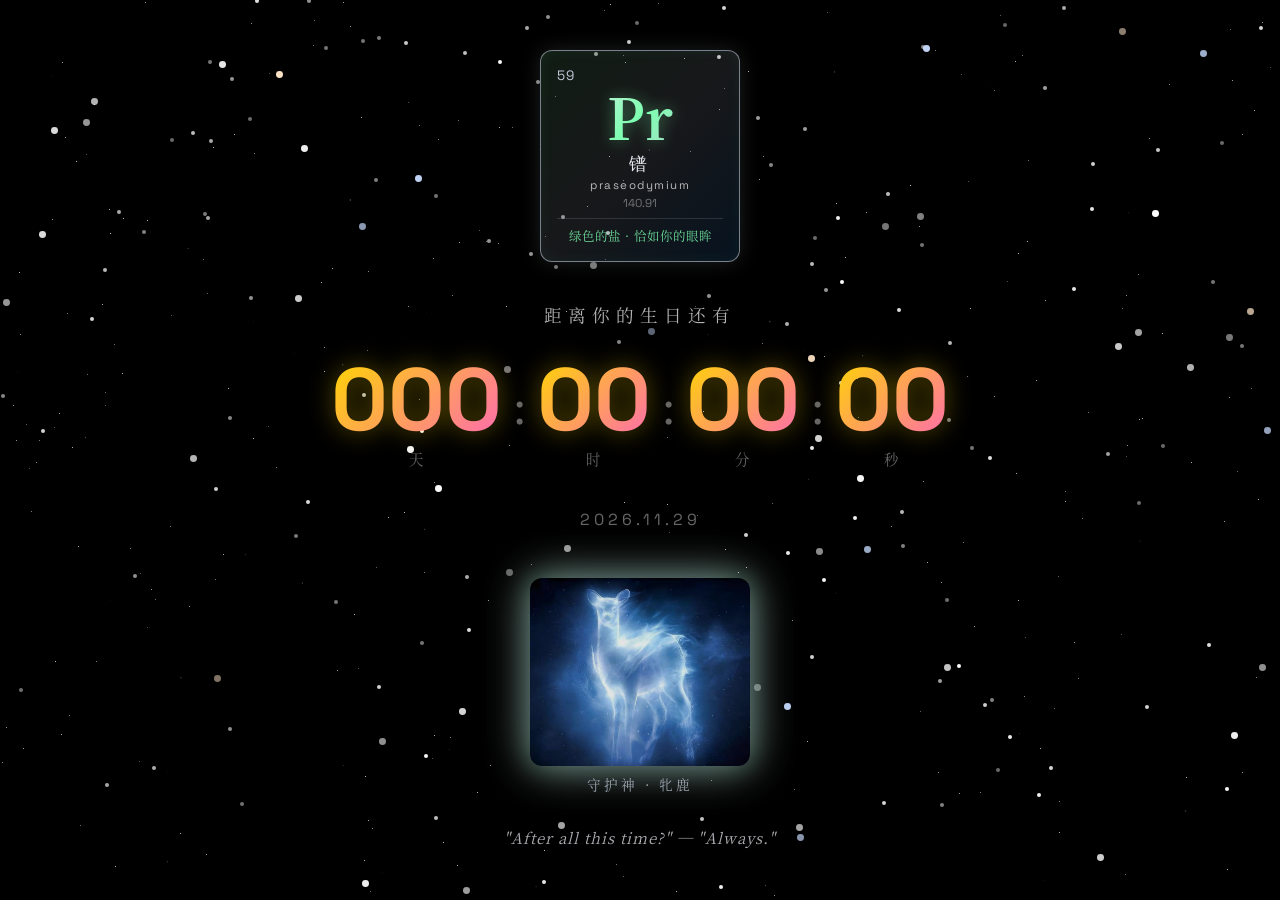
==== index.html @ 6d095cfe "移动" ====
<!DOCTYPE html>
<html lang="zh-CN">
<head>
    <meta charset="UTF-8">
    <meta name="viewport" content="width=device-width, initial-scale=1.0, maximum-scale=1.0, user-scalable=no">
    <meta name="theme-color" content="#020d1a">
    <title>For You · 2026.11.29</title>
    <link rel="stylesheet" href="css/style.css">
</head>
<body>
    <!-- 双 Canvas 分层 -->
    <canvas id="canvas-bg" aria-hidden="true"></canvas>
    <canvas id="canvas-fx" aria-hidden="true"></canvas>

    <!-- 星空层（由 stars.js 注入 box-shadow） -->
    <div class="stars-layer" aria-hidden="true">
        <div class="stars-small"></div>
        <div class="stars-medium"></div>
        <div class="stars-large"></div>
    </div>

    <!-- 星云亮度覆盖层（Phase 2 提亮用） -->
    <div class="nebula-overlay" aria-hidden="true"></div>

    <!-- ============ Phase 1: 倒计时 ============ -->
    <div id="phase-countdown" class="phase active" role="region" aria-label="生日倒计时">
        <div class="countdown-container">
            <!-- Pr 镨 元素卡片（周期表风格） -->
            <div class="element-card" aria-label="元素 镨 praseodymium">
                <div class="element-number">59</div>
                <div class="element-symbol">Pr</div>
                <div class="element-cn">镨</div>
                <div class="element-en">praseodymium</div>
                <div class="element-weight">140.91</div>
                <div class="element-hint">绿色的盐 · 恰如你的眼眸</div>
            </div>

            <p class="countdown-label">距离你的生日还有</p>
            <div class="countdown-timer">
                <div class="time-block">
                    <span id="cd-days" class="time-number">000</span>
                    <span class="time-unit">天</span>
                </div>
                <div class="time-separator">:</div>
                <div class="time-block">
                    <span id="cd-hours" class="time-number">00</span>
                    <span class="time-unit">时</span>
                </div>
                <div class="time-separator">:</div>
                <div class="time-block">
                    <span id="cd-minutes" class="time-number">00</span>
                    <span class="time-unit">分</span>
                </div>
                <div class="time-separator">:</div>
                <div class="time-block">
                    <span id="cd-seconds" class="time-number">00</span>
                    <span class="time-unit">秒</span>
                </div>
            </div>
            <p class="countdown-date">2026.11.29</p>

            <!-- 银色牝鹿守护神（斯内普的守护神） -->
            <div class="patronus-wrap" aria-hidden="true">
                <img class="patronus-doe" src="assets/patronus-doe.jpeg" alt="银色牝鹿守护神">
                <p class="patronus-label">守护神 · 牝鹿</p>
            </div>

            <p class="snape-quote">"After all this time?" &mdash; "Always."</p>
        </div>
    </div>

    <!-- ============ Phase 2: 揭晓过渡 ============ -->
    <div id="phase-reveal" class="phase" role="region" aria-label="生日揭晓">
        <div class="reveal-content">
            <h1 class="reveal-title-en">Happy Birthday</h1>
            <h2 class="reveal-title-cn">生日快乐</h2>
            <p class="reveal-always">Always.</p>
        </div>
    </div>

    <!-- ============ Phase 3: 庆祝页面 ============ -->
    <div id="phase-celebration" class="phase" role="region" aria-label="生日祝福">
        <header class="celebration-header">
            <div class="element-card element-card-small">
                <div class="element-number">59</div>
                <div class="element-symbol">Pr</div>
                <div class="element-cn">镨</div>
                <div class="element-en">praseodymium</div>
            </div>
            <h1 class="celeb-title-en">Happy Birthday</h1>
            <h2 class="celeb-title-cn">生日快乐</h2>
        </header>

        <section class="blessings-container">
            <div class="glass-card">
                <p class="blessing-text">
                    在这个宇宙里，有无数颗星星在闪烁，但在我眼中，最亮的那一颗，始终是你。今天是属于你的日子，我想把整片星空都送给你。
                </p>
                <p class="blessing-text">
                    谢谢你出现在我的世界里，让平凡的每一天都变得闪闪发光。愿你被这个世界温柔以待，愿你眼里有光，心中有爱，笑容永远灿烂。不管未来有多远，我都想陪你一起走过。
                </p>
                <p class="blessing-text">
                    生日快乐，我最特别的那颗星。新的一岁，愿你万事胜意，平安喜乐，每一天都值得期待。我会一直在你身边。
                </p>
                <p class="blessing-always">Always.</p>
            </div>
        </section>

        <footer class="celebration-footer">
            <p class="footer-hint">点击屏幕任意位置放烟花</p>
            <button class="firework-btn" id="btn-firework-all">满屏烟花</button>
            <p class="footer-date">2026.11.29</p>
        </footer>
    </div>

    <!-- 脚本（顺序加载） -->
    <script src="js/stars.js"></script>
    <script src="js/particles.js"></script>
    <script src="js/canvas.js"></script>
    <script src="js/transition.js"></script>
    <script src="js/main.js"></script>
</body>
</html>
---- css/style.css ----
/* ====================================================
   星空主题生日网站 - 完整样式
   融合 Pr 镨元素 + 斯内普守护神 + 星空梦幻
   ==================================================== */

/* === 重置 === */
*, *::before, *::after {
    margin: 0;
    padding: 0;
    box-sizing: border-box;
}

html, body {
    width: 100%;
    height: 100%;
    overflow: hidden;
    background: #000;
}

/* === 字体（本地 woff2，回退系统字体） === */
@font-face {
    font-family: 'Space Grotesk';
    src: url('../fonts/SpaceGrotesk-Regular.woff2') format('woff2');
    font-weight: 400;
    font-display: swap;
}

@font-face {
    font-family: 'Space Grotesk';
    src: url('../fonts/SpaceGrotesk-Bold.woff2') format('woff2');
    font-weight: 700;
    font-display: swap;
}

@font-face {
    font-family: 'Noto Serif SC';
    src: url('../fonts/NotoSerifSC-Regular.woff2') format('woff2');
    font-weight: 400;
    font-display: swap;
}

@font-face {
    font-family: 'Noto Serif SC';
    src: url('../fonts/NotoSerifSC-Bold.woff2') format('woff2');
    font-weight: 700;
    font-display: swap;
}

/* === 设计令牌 === */
:root {
    /* 背景色 */
    --bg-deep:        #020d1a;
    --bg-mid:         #0a1a2c;
    --bg-black:       #000000;

    /* 星云色 */
    --nebula-purple:  rgba(100, 50, 255, 0.20);
    --nebula-pink:    rgba(255, 100, 200, 0.10);
    --nebula-blue:    rgba(0, 150, 255, 0.12);

    /* 强调色 */
    --accent-gold:    #ffd700;
    --accent-rose:    #ff69b4;
    --accent-sky:     #87ceeb;

    /* 斯内普 / 镨主题色：银 + 绿 */
    --silver:         #c0c8d8;
    --silver-light:   #e8e8f0;
    --silver-glow:    rgba(192, 200, 216, 0.6);
    --pr-green:       #5a9a6a;
    --pr-green-bright:#7dffb0;
    --pr-green-glow:  rgba(125, 255, 176, 0.4);
    --slytherin:      #1a472a;

    /* 文字色 */
    --text-primary:   rgba(255, 255, 255, 0.95);
    --text-secondary: rgba(255, 255, 255, 0.70);
    --text-muted:     rgba(255, 255, 255, 0.40);

    /* 字体 */
    --font-display:   'Noto Serif SC', 'PingFang SC', 'Microsoft YaHei', serif;
    --font-body-cn:   'Noto Serif SC', 'PingFang SC', 'Microsoft YaHei', serif;
    --font-number:    'Space Grotesk', 'Segoe UI', system-ui, sans-serif;

    /* Glassmorphism */
    --glass-bg:       rgba(255, 255, 255, 0.08);
    --glass-border:   rgba(255, 255, 255, 0.15);
    --glass-blur:     12px;
    --glass-radius:   16px;

    /* 倒计时数字大小 */
    --countdown-size: clamp(2.5rem, 10vw, 5.5rem);
}

/* === 星空背景（多层径向渐变） === */
body::before {
    content: '';
    position: fixed;
    inset: 0;
    z-index: 0;
    background:
        radial-gradient(ellipse at 20% 50%, var(--nebula-purple) 0%, transparent 50%),
        radial-gradient(ellipse at 80% 20%, var(--nebula-pink) 0%, transparent 40%),
        radial-gradient(ellipse at 50% 80%, var(--nebula-blue) 0%, transparent 45%),
        linear-gradient(to bottom, var(--bg-deep) 0%, var(--bg-mid) 50%, var(--bg-black) 100%);
    pointer-events: none;
}

/* === Canvas 层 === */
#canvas-bg, #canvas-fx {
    position: fixed;
    inset: 0;
    width: 100%;
    height: 100%;
    pointer-events: none;
}

#canvas-bg { z-index: 1; }
#canvas-fx { z-index: 2; }

/* === 星星层 === */
.stars-layer {
    position: fixed;
    inset: 0;
    z-index: 1;
    pointer-events: none;
    overflow: hidden;
}

.stars-small, .stars-medium, .stars-large {
    position: absolute;
    width: 1px;
    height: 1px;
    border-radius: 50%;
    background: transparent;
    /* box-shadow 由 stars.js 注入 */
}

@keyframes twinkle {
    0%, 100% { opacity: 0.3; }
    50%      { opacity: 1; }
}

.stars-small  { animation: twinkle 4s ease-in-out infinite; }
.stars-medium { animation: twinkle 3s ease-in-out infinite; animation-delay: -1.5s; }
.stars-large  { animation: twinkle 2.5s ease-in-out infinite; animation-delay: -0.8s; }

/* Phase 2 加速闪烁 */
.twinkle-fast .stars-small  { animation-duration: 0.8s; }
.twinkle-fast .stars-medium { animation-duration: 0.6s; }
.twinkle-fast .stars-large  { animation-duration: 0.5s; }

/* === 星云覆盖层（Phase 2 提亮） === */
.nebula-overlay {
    position: fixed;
    inset: 0;
    z-index: 1;
    pointer-events: none;
    opacity: 0;
    background:
        radial-gradient(ellipse at 50% 50%, var(--nebula-purple) 0%, transparent 60%),
        radial-gradient(ellipse at 30% 70%, var(--pr-green-glow) 0%, transparent 40%);
    transition: opacity 1.5s ease;
}

.nebula-overlay.brighten { opacity: 0.8; }

/* === Phase 容器通用 === */
.phase {
    position: fixed;
    inset: 0;
    z-index: 3;
    display: flex;
    flex-direction: column;
    align-items: center;
    justify-content: center;
    padding: clamp(1rem, 4vw, 2rem);
    opacity: 0;
    visibility: hidden;
    transition: opacity 0.6s ease, transform 0.6s ease;
    overflow-y: auto;
    -webkit-overflow-scrolling: touch;
}

.phase.active {
    opacity: 1;
    visibility: visible;
}

.phase.fade-out {
    opacity: 0;
    transform: scale(0.8);
    visibility: hidden;
}

/* ====================================================
   Pr 镨 元素卡片（周期表风格）
   ==================================================== */
.element-card {
    position: relative;
    width: clamp(140px, 38vw, 200px);
    background: linear-gradient(135deg,
        rgba(90, 154, 106, 0.18) 0%,
        rgba(192, 200, 216, 0.12) 50%,
        rgba(10, 26, 44, 0.7) 100%);
    border: 1.5px solid var(--silver-glow);
    border-radius: 12px;
    padding: clamp(10px, 2.5vw, 16px);
    margin-bottom: clamp(1.5rem, 4vw, 2.5rem);
    text-align: center;
    backdrop-filter: blur(8px);
    -webkit-backdrop-filter: blur(8px);
    box-shadow:
        0 0 20px rgba(192, 200, 216, 0.15),
        inset 0 0 15px rgba(125, 255, 176, 0.05);
    animation: element-breathe 4s ease-in-out infinite;
}

@keyframes element-breathe {
    0%, 100% {
        box-shadow: 0 0 20px rgba(192, 200, 216, 0.15), inset 0 0 15px rgba(125, 255, 176, 0.05);
    }
    50% {
        box-shadow: 0 0 35px rgba(125, 255, 176, 0.3), inset 0 0 20px rgba(125, 255, 176, 0.1);
    }
}

.element-card .element-number {
    font-family: var(--font-number);
    font-size: clamp(0.7rem, 2vw, 0.85rem);
    color: var(--silver);
    text-align: left;
    letter-spacing: 1px;
}

.element-card .element-symbol {
    font-family: var(--font-display);
    font-size: clamp(2.5rem, 9vw, 3.5rem);
    font-weight: 700;
    line-height: 1.1;
    background: linear-gradient(135deg, var(--silver-light), var(--pr-green-bright), var(--silver));
    -webkit-background-clip: text;
    -webkit-text-fill-color: transparent;
    background-clip: text;
    filter: drop-shadow(0 0 8px var(--pr-green-glow));
    margin: 2px 0;
}

.element-card .element-cn {
    font-family: var(--font-body-cn);
    font-size: clamp(0.95rem, 3vw, 1.15rem);
    color: var(--silver-light);
    letter-spacing: 4px;
}

.element-card .element-en {
    font-family: var(--font-number);
    font-size: clamp(0.6rem, 1.8vw, 0.72rem);
    color: var(--text-secondary);
    text-transform: lowercase;
    letter-spacing: 1.5px;
    margin-top: 2px;
}

.element-card .element-weight {
    font-family: var(--font-number);
    font-size: clamp(0.6rem, 1.8vw, 0.72rem);
    color: var(--text-muted);
    margin-top: 4px;
}

.element-card .element-hint {
    font-family: var(--font-body-cn);
    font-size: clamp(0.65rem, 2vw, 0.78rem);
    color: var(--pr-green-bright);
    margin-top: 8px;
    padding-top: 8px;
    border-top: 1px solid rgba(192, 200, 216, 0.2);
    letter-spacing: 1px;
    opacity: 0.85;
}

/* Phase 3 中的小卡片 */
.element-card-small {
    width: clamp(100px, 26vw, 130px);
    margin-bottom: 1rem;
    padding: 10px;
}

.element-card-small .element-symbol {
    font-size: clamp(1.8rem, 6vw, 2.4rem);
}

.element-card-small .element-hint {
    display: none;
}

/* ====================================================
   Phase 1: 倒计时
   ==================================================== */
.countdown-container {
    display: flex;
    flex-direction: column;
    align-items: center;
    width: 100%;
    max-width: 600px;
}

.countdown-label {
    font-family: var(--font-body-cn);
    font-size: clamp(0.875rem, 3vw, 1.1rem);
    color: var(--text-secondary);
    letter-spacing: 6px;
    margin-bottom: clamp(1rem, 3vw, 1.8rem);
    text-align: center;
}

.countdown-timer {
    display: flex;
    align-items: flex-start;
    justify-content: center;
    gap: clamp(4px, 1.5vw, 12px);
    flex-wrap: nowrap;
}

.time-block {
    display: flex;
    flex-direction: column;
    align-items: center;
    min-width: clamp(48px, 16vw, 90px);
}

.time-number {
    font-family: var(--font-number);
    font-size: var(--countdown-size);
    font-weight: 700;
    line-height: 1;
    background: linear-gradient(135deg, var(--accent-gold) 0%, var(--accent-rose) 50%, var(--accent-sky) 100%);
    background-size: 200% 200%;
    -webkit-background-clip: text;
    -webkit-text-fill-color: transparent;
    background-clip: text;
    animation: gradient-flow 4s ease infinite;
    filter: drop-shadow(0 0 12px rgba(255, 215, 0, 0.4));
}

@keyframes gradient-flow {
    0%   { background-position: 0% 50%; }
    50%  { background-position: 100% 50%; }
    100% { background-position: 0% 50%; }
}

.time-unit {
    font-family: var(--font-body-cn);
    font-size: clamp(0.7rem, 2.2vw, 0.9rem);
    color: var(--text-muted);
    margin-top: 4px;
    letter-spacing: 2px;
}

.time-separator {
    font-family: var(--font-number);
    font-size: clamp(1.5rem, 5vw, 2.8rem);
    font-weight: 300;
    color: var(--text-muted);
    line-height: 1;
    align-self: center;
    margin-top: clamp(-6px, -1vw, -2px);
}

.countdown-date {
    font-family: var(--font-number);
    font-size: clamp(0.8rem, 2.5vw, 1rem);
    color: var(--text-muted);
    letter-spacing: 4px;
    margin-top: clamp(1.5rem, 4vw, 2.5rem);
}

/* ====================================================
   银色牝鹿守护神（斯内普的守护神）
   ==================================================== */
.patronus-wrap {
    margin-top: clamp(2rem, 6vw, 3rem);
    display: flex;
    flex-direction: column;
    align-items: center;
    opacity: 1;
}

.patronus-doe {
    width: clamp(140px, 36vw, 220px);
    height: auto;
    border-radius: 12px;
    filter: brightness(0.9) drop-shadow(0 0 22px var(--silver-glow)) drop-shadow(0 0 12px rgba(125, 255, 176, 0.3));
    animation: patronus-float 6s ease-in-out infinite;
    /* 让图片融入深色背景 */
    mix-blend-mode: screen;
    opacity: 1;
}

@keyframes patronus-float {
    0%, 100% { transform: translateY(0) scale(1); opacity: 0.95; }
    50%      { transform: translateY(-8px) scale(1.03); opacity: 1; }
}

.patronus-label {
    font-family: var(--font-body-cn);
    font-size: clamp(0.7rem, 2vw, 0.85rem);
    color: var(--silver);
    letter-spacing: 3px;
    margin-top: 8px;
    opacity: 0.8;
}

/* === 斯内普名言 === */
.snape-quote {
    font-family: var(--font-display);
    font-size: clamp(0.75rem, 2.4vw, 0.95rem);
    color: var(--silver-light);
    font-style: italic;
    margin-top: clamp(1.5rem, 4vw, 2rem);
    text-align: center;
    letter-spacing: 1px;
    opacity: 0.75;
    line-height: 1.6;
}

/* ====================================================
   Phase 2: 揭晓过渡
   ==================================================== */
.reveal-content {
    text-align: center;
}

.reveal-title-en {
    font-family: var(--font-display);
    font-size: clamp(2.2rem, 9vw, 5rem);
    font-weight: 700;
    color: var(--accent-gold);
    opacity: 0;
    transform: translateY(30px);
    text-shadow:
        0 0 20px var(--accent-gold),
        0 0 40px rgba(255, 215, 0, 0.5),
        0 0 60px rgba(255, 215, 0, 0.3);
    letter-spacing: 2px;
}

.reveal-title-en.animate-in {
    animation: title-rise 0.8s ease-out forwards;
}

.reveal-title-cn {
    font-family: var(--font-body-cn);
    font-size: clamp(1.6rem, 7vw, 3.5rem);
    font-weight: 400;
    color: var(--accent-rose);
    margin-top: 12px;
    opacity: 0;
    transform: translateY(20px);
    text-shadow:
        0 0 15px var(--accent-rose),
        0 0 30px rgba(255, 105, 180, 0.4);
    letter-spacing: 8px;
}

.reveal-title-cn.animate-in {
    animation: title-rise 0.6s ease-out 0.2s forwards;
}

.reveal-always {
    font-family: var(--font-display);
    font-style: italic;
    font-size: clamp(1rem, 4vw, 1.5rem);
    color: var(--silver-light);
    margin-top: 24px;
    opacity: 0;
    letter-spacing: 3px;
    text-shadow: 0 0 20px var(--silver-glow);
}

.reveal-always.animate-in {
    animation: title-rise 1s ease-out 0.5s forwards;
}

@keyframes title-rise {
    to {
        opacity: 1;
        transform: translateY(0);
    }
}

/* ====================================================
   Phase 3: 庆祝页面
   ==================================================== */
#phase-celebration {
    justify-content: flex-start;
    padding-top: clamp(2rem, 6vh, 3rem);
}

.celebration-header {
    text-align: center;
    margin-bottom: clamp(1.5rem, 4vh, 2.5rem);
}

.celeb-title-en {
    font-family: var(--font-display);
    font-size: clamp(1.8rem, 7vw, 3.5rem);
    font-weight: 700;
    color: var(--accent-gold);
    text-shadow:
        0 0 15px var(--accent-gold),
        0 0 30px rgba(255, 215, 0, 0.4);
    letter-spacing: 2px;
}

.celeb-title-cn {
    font-family: var(--font-body-cn);
    font-size: clamp(1.3rem, 5vw, 2.4rem);
    font-weight: 400;
    color: var(--accent-rose);
    margin-top: 8px;
    text-shadow: 0 0 12px var(--accent-rose);
    letter-spacing: 6px;
}

/* === Glassmorphism 祝福卡片 === */
.blessings-container {
    width: 100%;
    max-width: 480px;
    margin: 0 auto;
}

.glass-card {
    background: var(--glass-bg);
    backdrop-filter: blur(var(--glass-blur));
    -webkit-backdrop-filter: blur(var(--glass-blur));
    border: 1px solid var(--glass-border);
    border-radius: var(--glass-radius);
    padding: clamp(1.2rem, 4vw, 1.8rem);
    max-height: 45vh;
    overflow-y: auto;
    -webkit-overflow-scrolling: touch;
    box-shadow: 0 8px 32px rgba(0, 0, 0, 0.3);
}

@supports not (backdrop-filter: blur(1px)) {
    .glass-card {
        background: rgba(10, 26, 44, 0.85);
    }
}

.blessing-text {
    font-family: var(--font-body-cn);
    font-size: clamp(0.95rem, 3.2vw, 1.1rem);
    line-height: 2;
    color: var(--text-secondary);
    margin-bottom: 1rem;
    opacity: 0;
    animation: fade-in-up 0.8s ease forwards;
}

.blessing-text:nth-child(1) { animation-delay: 0.3s; }
.blessing-text:nth-child(2) { animation-delay: 0.9s; }
.blessing-text:nth-child(3) { animation-delay: 1.5s; }

.blessing-text:last-of-type {
    margin-bottom: 0;
}

@keyframes fade-in-up {
    from {
        opacity: 0;
        transform: translateY(15px);
    }
    to {
        opacity: 1;
        transform: translateY(0);
    }
}

.blessing-always {
    font-family: var(--font-display);
    font-style: italic;
    font-size: clamp(1.2rem, 4vw, 1.6rem);
    color: var(--silver-light);
    text-align: center;
    margin-top: 1.2rem;
    padding-top: 1.2rem;
    border-top: 1px solid rgba(192, 200, 216, 0.2);
    letter-spacing: 4px;
    text-shadow: 0 0 15px var(--silver-glow);
    opacity: 0;
    animation: fade-in-up 0.8s ease 2.1s forwards;
}

/* === 底部 === */
.celebration-footer {
    text-align: center;
    margin-top: auto;
    padding-top: clamp(1.5rem, 4vh, 2rem);
    padding-bottom: clamp(1rem, 3vh, 1.5rem);
}

.footer-hint {
    font-family: var(--font-body-cn);
    font-size: clamp(0.7rem, 2.2vw, 0.85rem);
    color: var(--text-muted);
    margin-bottom: 12px;
    letter-spacing: 2px;
}

.firework-btn {
    font-family: var(--font-body-cn);
    font-size: clamp(0.85rem, 2.8vw, 1rem);
    color: var(--accent-gold);
    background: rgba(255, 215, 0, 0.08);
    border: 1px solid rgba(255, 215, 0, 0.4);
    border-radius: 24px;
    padding: 10px 28px;
    cursor: pointer;
    letter-spacing: 3px;
    transition: all 0.3s ease;
    backdrop-filter: blur(8px);
    -webkit-backdrop-filter: blur(8px);
}

.firework-btn:hover, .firework-btn:active {
    background: rgba(255, 215, 0, 0.18);
    border-color: var(--accent-gold);
    box-shadow: 0 0 20px rgba(255, 215, 0, 0.4);
    transform: scale(1.05);
}

.firework-btn:focus-visible {
    outline: 2px solid var(--accent-gold);
    outline-offset: 4px;
}

.footer-date {
    font-family: var(--font-number);
    font-size: clamp(0.75rem, 2.3vw, 0.9rem);
    color: var(--text-muted);
    margin-top: 12px;
    letter-spacing: 4px;
}

/* ====================================================
   响应式
   ==================================================== */
@media (min-width: 768px) {
    :root {
        --glass-blur: 16px;
        --glass-radius: 24px;
    }
    .blessings-container { max-width: 520px; }
}

@media (min-width: 1024px) {
    .blessings-container { max-width: 560px; }
}

/* 横屏手机 */
@media (orientation: landscape) and (max-height: 500px) {
    :root {
        --countdown-size: clamp(1.8rem, 7vh, 3rem);
    }
    .countdown-timer { gap: 6px; }
    .countdown-label { margin-bottom: 0.8rem; }
    .patronus-wrap { margin-top: 1rem; }
    .patronus-doe { width: 70px; }
    #phase-celebration {
        padding-top: 1rem;
    }
    .glass-card {
        max-height: 55vh;
    }
}

/* === 无障碍：减弱动画 === */
@media (prefers-reduced-motion: reduce) {
    *, *::before, *::after {
        animation-duration: 0.01ms !important;
        animation-iteration-count: 1 !important;
        transition-duration: 0.01ms !important;
    }
}
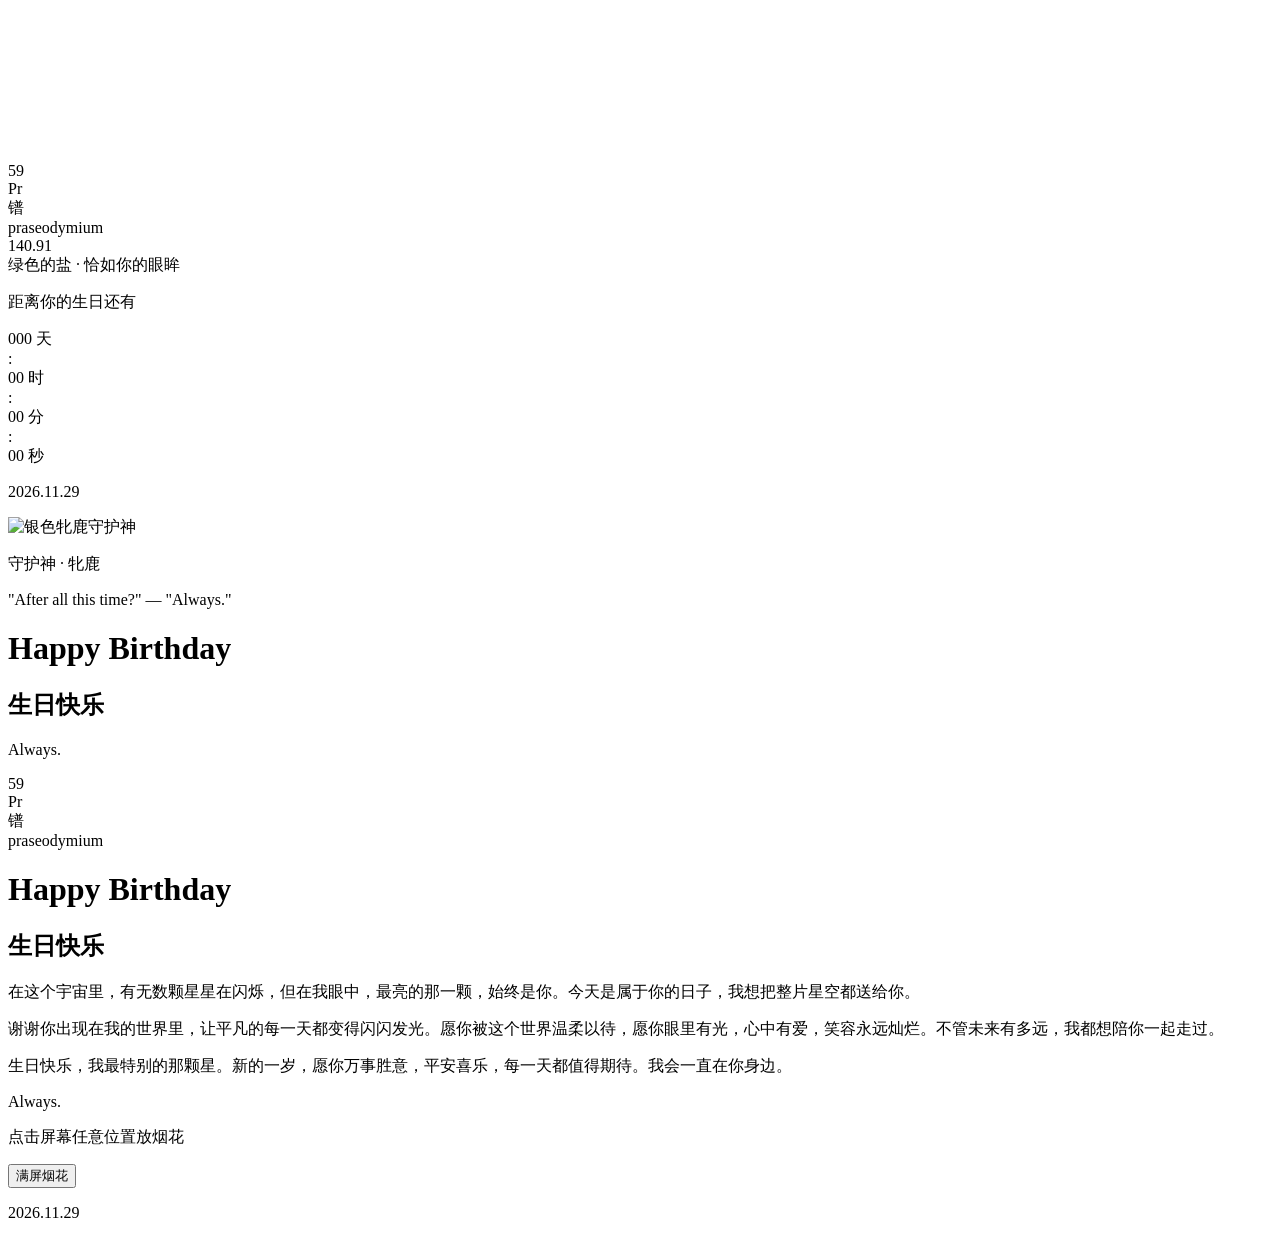
==== commit ce862aeb: "更新 index.html" ====
--- a/index.html
+++ b/index.html
@@ -5,7 +5,7 @@
     <meta name="viewport" content="width=device-width, initial-scale=1.0, maximum-scale=1.0, user-scalable=no">
     <meta name="theme-color" content="#020d1a">
     <title>For You · 2026.11.29</title>
-    <link rel="stylesheet" href="css/style.css">
+    <link rel="stylesheet" href="https://livefile.xesimg.com/programme/python_assets/3877842b0e8a86c736047c1c00a19760.css">
 </head>
 <body>
     <!-- 双 Canvas 分层 -->
@@ -61,7 +61,7 @@
 
             <!-- 银色牝鹿守护神（斯内普的守护神） -->
             <div class="patronus-wrap" aria-hidden="true">
-                <img class="patronus-doe" src="assets/patronus-doe.jpeg" alt="银色牝鹿守护神">
+                <img class="patronus-doe" src="https://livefile.xesimg.com/programme/python_assets/2342b7c12c20d3ca0e433a1c3c592244.jpeg" alt="银色牝鹿守护神">
                 <p class="patronus-label">守护神 · 牝鹿</p>
             </div>
 
@@ -114,10 +114,10 @@
     </div>
 
     <!-- 脚本（顺序加载） -->
-    <script src="js/stars.js"></script>
-    <script src="js/particles.js"></script>
-    <script src="js/canvas.js"></script>
-    <script src="js/transition.js"></script>
-    <script src="js/main.js"></script>
+    <script src="https://livefile.xesimg.com/programme/python_assets/a31f0f8c87fd7bcf8e3adad184e85cf9.js"></script>
+    <script src="https://livefile.xesimg.com/programme/python_assets/887e46349e81cb7c73d03cca65c4d725.js"></script>
+    <script src="https://livefile.xesimg.com/programme/python_assets/9f5153457e240f745b7b4937a5fe66f5.js"></script>
+    <script src="https://livefile.xesimg.com/programme/python_assets/8602b6cd68897656fbe47c2b2d0e9a4e.js"></script>
+    <script src="https://livefile.xesimg.com/programme/python_assets/a6ade4126aebd22c7c3e8a67ea502bd1.js"></script>
 </body>
 </html>
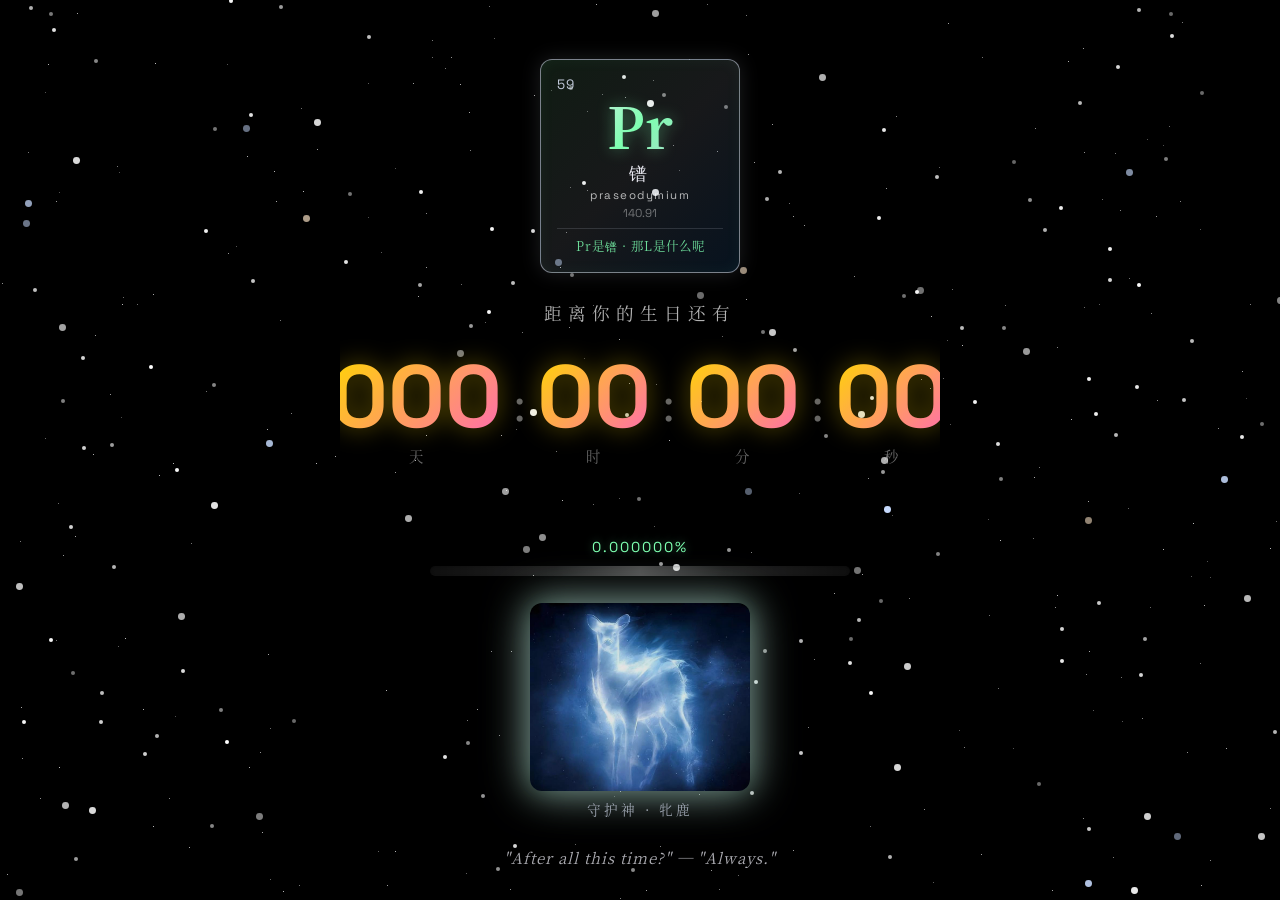
==== commit 42ff3c98: "更新进度条 开发ing……" ====
--- a/index.html
+++ b/index.html
@@ -5,7 +5,8 @@
     <meta name="viewport" content="width=device-width, initial-scale=1.0, maximum-scale=1.0, user-scalable=no">
     <meta name="theme-color" content="#020d1a">
     <title>For You · 2026.11.29</title>
-    <link rel="stylesheet" href="https://livefile.xesimg.com/programme/python_assets/3877842b0e8a86c736047c1c00a19760.css">
+    <!--<link rel="stylesheet" href="https://livefile.xesimg.com/programme/python_assets/10943f088d9c4785bddce2b32a2902b3.css">-->
+    <link rel="stylesheet" href="./css/style.css">
 </head>
 <body>
     <!-- 双 Canvas 分层 -->
@@ -25,47 +26,65 @@
     <!-- ============ Phase 1: 倒计时 ============ -->
     <div id="phase-countdown" class="phase active" role="region" aria-label="生日倒计时">
         <div class="countdown-container">
-            <!-- Pr 镨 元素卡片（周期表风格） -->
-            <div class="element-card" aria-label="元素 镨 praseodymium">
-                <div class="element-number">59</div>
-                <div class="element-symbol">Pr</div>
-                <div class="element-cn">镨</div>
-                <div class="element-en">praseodymium</div>
-                <div class="element-weight">140.91</div>
-                <div class="element-hint">绿色的盐 · 恰如你的眼眸</div>
-            </div>
+            <div class="countdown-main">
+                <!-- Pr 镨 元素卡片（周期表风格） -->
+                <div class="element-card" aria-label="元素 镨 praseodymium">
+                    <div class="element-number">59</div>
+                    <div class="element-symbol">Pr</div>
+                    <div class="element-cn">镨</div>
+                    <div class="element-en">praseodymium</div>
+                    <div class="element-weight">140.91</div>
+                    <div class="element-hint">Pr是镨 · 那L是什么呢</div>
+                </div>
 
-            <p class="countdown-label">距离你的生日还有</p>
-            <div class="countdown-timer">
-                <div class="time-block">
-                    <span id="cd-days" class="time-number">000</span>
-                    <span class="time-unit">天</span>
-                </div>
-                <div class="time-separator">:</div>
-                <div class="time-block">
-                    <span id="cd-hours" class="time-number">00</span>
-                    <span class="time-unit">时</span>
-                </div>
-                <div class="time-separator">:</div>
-                <div class="time-block">
-                    <span id="cd-minutes" class="time-number">00</span>
-                    <span class="time-unit">分</span>
-                </div>
-                <div class="time-separator">:</div>
-                <div class="time-block">
-                    <span id="cd-seconds" class="time-number">00</span>
-                    <span class="time-unit">秒</span>
+                <div class="countdown-timer-wrap">
+                    <p class="countdown-label">距离你的生日还有</p>
+                    <div class="countdown-timer">
+                        <div class="time-block">
+                            <span id="cd-days" class="time-number">000</span>
+                            <span class="time-unit">天</span>
+                        </div>
+                        <div class="time-separator">:</div>
+                        <div class="time-block">
+                            <span id="cd-hours" class="time-number">00</span>
+                            <span class="time-unit">时</span>
+                        </div>
+                        <div class="time-separator">:</div>
+                        <div class="time-block">
+                            <span id="cd-minutes" class="time-number">00</span>
+                            <span class="time-unit">分</span>
+                        </div>
+                        <div class="time-separator">:</div>
+                        <div class="time-block">
+                            <span id="cd-seconds" class="time-number">00</span>
+                            <span class="time-unit">秒</span>
+                        </div>
+                    </div>
                 </div>
             </div>
-            <p class="countdown-date">2026.11.29</p>
+            
+            <br>
 
+            <!-- 进度条 -->
+            <div class="progress-wrap">
+                <div class="progress-text">
+                    <span id="progress-value" class="progress-number">0.000000%</span>
+                </div>
+                <div class="progress-bar">
+                    <div class="progress-fill" id="progress-fill" style="width:0%"></div>
+                    <div class="progress-shimmer"></div>
+                </div>
+            </div>
+            
             <!-- 银色牝鹿守护神（斯内普的守护神） -->
             <div class="patronus-wrap" aria-hidden="true">
-                <img class="patronus-doe" src="https://livefile.xesimg.com/programme/python_assets/2342b7c12c20d3ca0e433a1c3c592244.jpeg" alt="银色牝鹿守护神">
+                <img class="patronus-doe" src="./assets/patronus-doe.jpeg" alt="银色牝鹿守护神">
                 <p class="patronus-label">守护神 · 牝鹿</p>
             </div>
 
             <p class="snape-quote">"After all this time?" &mdash; "Always."</p>
+            
+            <p class="countdown-date">2026.11.29</p>
         </div>
     </div>
 
@@ -114,10 +133,10 @@
     </div>
 
     <!-- 脚本（顺序加载） -->
-    <script src="https://livefile.xesimg.com/programme/python_assets/a31f0f8c87fd7bcf8e3adad184e85cf9.js"></script>
-    <script src="https://livefile.xesimg.com/programme/python_assets/887e46349e81cb7c73d03cca65c4d725.js"></script>
-    <script src="https://livefile.xesimg.com/programme/python_assets/9f5153457e240f745b7b4937a5fe66f5.js"></script>
-    <script src="https://livefile.xesimg.com/programme/python_assets/8602b6cd68897656fbe47c2b2d0e9a4e.js"></script>
-    <script src="https://livefile.xesimg.com/programme/python_assets/a6ade4126aebd22c7c3e8a67ea502bd1.js"></script>
+    <script src="./js/stars.js"></script>
+    <script src="./js/canvas.js"></script>
+    <script src="./js/particles.js"></script>
+    <script src="./js/transition.js"></script>
+    <script src="./js/main.js"></script>
 </body>
 </html>
--- a/css/style.css
+++ b/css/style.css
@@ -0,0 +1,940 @@
+/* ====================================================
+   星空主题生日网站 - 完整样式
+   融合 Pr 镨元素 + 斯内普守护神 + 星空梦幻
+   ==================================================== */
+
+/* === 重置 === */
+*, *::before, *::after {
+    margin: 0;
+    padding: 0;
+    box-sizing: border-box;
+}
+
+html, body {
+    width: 100%;
+    height: 100%;
+    overflow: hidden;
+    background: #000;
+}
+
+/* === 字体（本地 woff2，回退系统字体） === */
+@font-face {
+    font-family: 'Space Grotesk';
+    src: url('../fonts/SpaceGrotesk-Regular.woff2') format('woff2');
+    font-weight: 400;
+    font-display: swap;
+}
+
+@font-face {
+    font-family: 'Space Grotesk';
+    src: url('../fonts/SpaceGrotesk-Bold.woff2') format('woff2');
+    font-weight: 700;
+    font-display: swap;
+}
+
+@font-face {
+    font-family: 'Noto Serif SC';
+    src: url('../fonts/NotoSerifSC-Regular.woff2') format('woff2');
+    font-weight: 400;
+    font-display: swap;
+}
+
+@font-face {
+    font-family: 'Noto Serif SC';
+    src: url('../fonts/NotoSerifSC-Bold.woff2') format('woff2');
+    font-weight: 700;
+    font-display: swap;
+}
+
+/* === 设计令牌 === */
+:root {
+    /* 背景色 */
+    --bg-deep:        #020d1a;
+    --bg-mid:         #0a1a2c;
+    --bg-black:       #000000;
+
+    /* 星云色 */
+    --nebula-purple:  rgba(100, 50, 255, 0.20);
+    --nebula-pink:    rgba(255, 100, 200, 0.10);
+    --nebula-blue:    rgba(0, 150, 255, 0.12);
+
+    /* 强调色 */
+    --accent-gold:    #ffd700;
+    --accent-rose:    #ff69b4;
+    --accent-sky:     #87ceeb;
+
+    /* 斯内普 / 镨主题色：银 + 绿 */
+    --silver:         #c0c8d8;
+    --silver-light:   #e8e8f0;
+    --silver-glow:    rgba(192, 200, 216, 0.6);
+    --pr-green:       #5a9a6a;
+    --pr-green-bright:#7dffb0;
+    --pr-green-glow:  rgba(125, 255, 176, 0.4);
+    --slytherin:      #1a472a;
+
+    /* 文字色 */
+    --text-primary:   rgba(255, 255, 255, 0.95);
+    --text-secondary: rgba(255, 255, 255, 0.70);
+    --text-muted:     rgba(255, 255, 255, 0.40);
+
+    /* 字体 */
+    --font-display:   'Noto Serif SC', 'PingFang SC', 'Microsoft YaHei', serif;
+    --font-body-cn:   'Noto Serif SC', 'PingFang SC', 'Microsoft YaHei', serif;
+    --font-number:    'Space Grotesk', 'Segoe UI', system-ui, sans-serif;
+
+    /* Glassmorphism */
+    --glass-bg:       rgba(255, 255, 255, 0.08);
+    --glass-border:   rgba(255, 255, 255, 0.15);
+    --glass-blur:     12px;
+    --glass-radius:   16px;
+
+    /* 倒计时数字大小 */
+    --countdown-size: clamp(2.5rem, 10vw, 5.5rem);
+}
+
+/* === 星空背景（多层径向渐变） === */
+body::before {
+    content: '';
+    position: fixed;
+    inset: 0;
+    z-index: 0;
+    background:
+        radial-gradient(ellipse at 20% 50%, var(--nebula-purple) 0%, transparent 50%),
+        radial-gradient(ellipse at 80% 20%, var(--nebula-pink) 0%, transparent 40%),
+        radial-gradient(ellipse at 50% 80%, var(--nebula-blue) 0%, transparent 45%),
+        linear-gradient(to bottom, var(--bg-deep) 0%, var(--bg-mid) 50%, var(--bg-black) 100%);
+    pointer-events: none;
+}
+
+/* === Canvas 层 === */
+#canvas-bg, #canvas-fx {
+    position: fixed;
+    inset: 0;
+    width: 100%;
+    height: 100%;
+    pointer-events: none;
+}
+
+#canvas-bg { z-index: 1; }
+#canvas-fx { z-index: 2; }
+
+/* === 星星层 === */
+.stars-layer {
+    position: fixed;
+    inset: 0;
+    z-index: 1;
+    pointer-events: none;
+    overflow: hidden;
+}
+
+.stars-small, .stars-medium, .stars-large {
+    position: absolute;
+    width: 1px;
+    height: 1px;
+    border-radius: 50%;
+    background: transparent;
+    /* box-shadow 由 stars.js 注入 */
+}
+
+@keyframes twinkle {
+    0%, 100% { opacity: 0.3; }
+    50%      { opacity: 1; }
+}
+
+.stars-small  { animation: twinkle 4s ease-in-out infinite; }
+.stars-medium { animation: twinkle 3s ease-in-out infinite; animation-delay: -1.5s; }
+.stars-large  { animation: twinkle 2.5s ease-in-out infinite; animation-delay: -0.8s; }
+
+/* Phase 2 加速闪烁 */
+.twinkle-fast .stars-small  { animation-duration: 0.8s; }
+.twinkle-fast .stars-medium { animation-duration: 0.6s; }
+.twinkle-fast .stars-large  { animation-duration: 0.5s; }
+
+/* === 星云覆盖层（Phase 2 提亮） === */
+.nebula-overlay {
+    position: fixed;
+    inset: 0;
+    z-index: 1;
+    pointer-events: none;
+    opacity: 0;
+    background:
+        radial-gradient(ellipse at 50% 50%, var(--nebula-purple) 0%, transparent 60%),
+        radial-gradient(ellipse at 30% 70%, var(--pr-green-glow) 0%, transparent 40%);
+    transition: opacity 1.5s ease;
+}
+
+.nebula-overlay.brighten { opacity: 0.8; }
+
+/* === Phase 容器通用 === */
+.phase {
+    position: fixed;
+    inset: 0;
+    z-index: 3;
+    display: flex;
+    flex-direction: column;
+    align-items: center;
+    justify-content: center;
+    padding: clamp(1rem, 4vw, 2rem);
+    opacity: 0;
+    visibility: hidden;
+    transition: opacity 0.6s ease, transform 0.6s ease;
+    overflow-y: auto;
+    -webkit-overflow-scrolling: touch;
+}
+
+.phase.active {
+    opacity: 1;
+    visibility: visible;
+}
+
+.phase.fade-out {
+    opacity: 0;
+    transform: scale(0.8);
+    visibility: hidden;
+}
+
+/* ====================================================
+   Pr 镨 元素卡片（周期表风格）
+   ==================================================== */
+.element-card {
+    position: relative;
+    width: clamp(140px, 38vw, 200px);
+    background: linear-gradient(135deg,
+        rgba(90, 154, 106, 0.18) 0%,
+        rgba(192, 200, 216, 0.12) 50%,
+        rgba(10, 26, 44, 0.7) 100%);
+    border: 1.5px solid var(--silver-glow);
+    border-radius: 12px;
+    padding: clamp(10px, 2.5vw, 16px);
+    margin-bottom: clamp(1.5rem, 4vw, 2.5rem);
+    text-align: center;
+    backdrop-filter: blur(8px);
+    -webkit-backdrop-filter: blur(8px);
+    box-shadow:
+        0 0 20px rgba(192, 200, 216, 0.15),
+        inset 0 0 15px rgba(125, 255, 176, 0.05);
+    animation: element-breathe 4s ease-in-out infinite;
+}
+
+@keyframes element-breathe {
+    0%, 100% {
+        box-shadow: 0 0 20px rgba(192, 200, 216, 0.15), inset 0 0 15px rgba(125, 255, 176, 0.05);
+    }
+    50% {
+        box-shadow: 0 0 35px rgba(125, 255, 176, 0.3), inset 0 0 20px rgba(125, 255, 176, 0.1);
+    }
+}
+
+.element-card .element-number {
+    font-family: var(--font-number);
+    font-size: clamp(0.7rem, 2vw, 0.85rem);
+    color: var(--silver);
+    text-align: left;
+    letter-spacing: 1px;
+}
+
+.element-card .element-symbol {
+    font-family: var(--font-display);
+    font-size: clamp(2.5rem, 9vw, 3.5rem);
+    font-weight: 700;
+    line-height: 1.1;
+    background: linear-gradient(135deg, var(--silver-light), var(--pr-green-bright), var(--silver));
+    -webkit-background-clip: text;
+    -webkit-text-fill-color: transparent;
+    background-clip: text;
+    filter: drop-shadow(0 0 8px var(--pr-green-glow));
+    margin: 2px 0;
+}
+
+.element-card .element-cn {
+    font-family: var(--font-body-cn);
+    font-size: clamp(0.95rem, 3vw, 1.15rem);
+    color: var(--silver-light);
+    letter-spacing: 4px;
+}
+
+.element-card .element-en {
+    font-family: var(--font-number);
+    font-size: clamp(0.6rem, 1.8vw, 0.72rem);
+    color: var(--text-secondary);
+    text-transform: lowercase;
+    letter-spacing: 1.5px;
+    margin-top: 2px;
+}
+
+.element-card .element-weight {
+    font-family: var(--font-number);
+    font-size: clamp(0.6rem, 1.8vw, 0.72rem);
+    color: var(--text-muted);
+    margin-top: 4px;
+}
+
+.element-card .element-hint {
+    font-family: var(--font-body-cn);
+    font-size: clamp(0.65rem, 2vw, 0.78rem);
+    color: var(--pr-green-bright);
+    margin-top: 8px;
+    padding-top: 8px;
+    border-top: 1px solid rgba(192, 200, 216, 0.2);
+    letter-spacing: 1px;
+    opacity: 0.85;
+}
+
+/* Phase 3 中的小卡片 */
+.element-card-small {
+    width: clamp(100px, 26vw, 130px);
+    margin-bottom: 1rem;
+    padding: 10px;
+}
+
+.element-card-small .element-symbol {
+    font-size: clamp(1.8rem, 6vw, 2.4rem);
+}
+
+.element-card-small .element-hint {
+    display: none;
+}
+
+/* ====================================================
+   Phase 1: 倒计时
+   ==================================================== */
+.countdown-container {
+    display: flex;
+    flex-direction: column;
+    align-items: center;
+    width: 100%;
+    max-width: 600px;
+    max-height: 100%;
+    gap: clamp(1.2rem, 3vh, 2rem);
+    padding: clamp(1rem, 3vh, 2rem) 0;
+    margin: auto 0;
+    overflow-y: auto;
+    -webkit-overflow-scrolling: touch;
+}
+
+#phase-countdown {
+    justify-content: flex-start;
+}
+
+.countdown-container .patronus-wrap,
+.countdown-container .snape-quote,
+.countdown-container .countdown-date {
+    margin-top: 0;
+}
+
+.countdown-main {
+    display: flex;
+    flex-direction: column;
+    align-items: center;
+    gap: clamp(1rem, 3vh, 1.8rem);
+}
+
+.countdown-main .element-card {
+    margin-bottom: 0;
+}
+
+.countdown-timer-wrap {
+    display: flex;
+    flex-direction: column;
+    align-items: center;
+}
+
+.countdown-label {
+    font-family: var(--font-body-cn);
+    font-size: clamp(0.875rem, 3vw, 1.1rem);
+    color: var(--text-secondary);
+    letter-spacing: 6px;
+    margin-bottom: clamp(1rem, 3vw, 1.8rem);
+    text-align: center;
+}
+
+.countdown-timer {
+    display: flex;
+    align-items: flex-start;
+    justify-content: center;
+    gap: clamp(4px, 1.5vw, 12px);
+    flex-wrap: nowrap;
+}
+
+.time-block {
+    display: flex;
+    flex-direction: column;
+    align-items: center;
+    min-width: clamp(48px, 16vw, 90px);
+}
+
+.time-number {
+    font-family: var(--font-number);
+    font-size: var(--countdown-size);
+    font-weight: 700;
+    line-height: 1;
+    background: linear-gradient(135deg, var(--accent-gold) 0%, var(--accent-rose) 50%, var(--accent-sky) 100%);
+    background-size: 200% 200%;
+    -webkit-background-clip: text;
+    -webkit-text-fill-color: transparent;
+    background-clip: text;
+    animation: gradient-flow 4s ease infinite;
+    filter: drop-shadow(0 0 12px rgba(255, 215, 0, 0.4));
+}
+
+@keyframes gradient-flow {
+    0%   { background-position: 0% 50%; }
+    50%  { background-position: 100% 50%; }
+    100% { background-position: 0% 50%; }
+}
+
+.time-unit {
+    font-family: var(--font-body-cn);
+    font-size: clamp(0.7rem, 2.2vw, 0.9rem);
+    color: var(--text-muted);
+    margin-top: 4px;
+    letter-spacing: 2px;
+}
+
+.time-separator {
+    font-family: var(--font-number);
+    font-size: clamp(1.5rem, 5vw, 2.8rem);
+    font-weight: 300;
+    color: var(--text-muted);
+    line-height: 1;
+    align-self: center;
+    margin-top: clamp(-6px, -1vw, -2px);
+}
+
+.countdown-date {
+    font-family: var(--font-number);
+    font-size: clamp(0.8rem, 2.5vw, 1rem);
+    color: var(--text-muted);
+    letter-spacing: 4px;
+    margin-top: clamp(1.5rem, 4vw, 2.5rem);
+}
+
+/* ====================================================
+   进度条
+   ==================================================== */
+.progress-wrap {
+    width: 100%;
+    max-width: 420px;
+}
+
+.progress-bar {
+    position: relative;
+    width: 100%;
+    height: 10px;
+    background: rgba(255, 255, 255, 0.06);
+    border-radius: 5px;
+    overflow: hidden;
+    box-shadow: inset 0 1px 3px rgba(0, 0, 0, 0.3);
+}
+
+.progress-fill {
+    position: absolute;
+    left: 0;
+    top: 0;
+    height: 100%;
+    background: linear-gradient(90deg, var(--pr-green), var(--pr-green-bright), var(--accent-sky));
+    border-radius: 5px;
+    transition: width 0.1s linear;
+    box-shadow: 0 0 12px var(--pr-green-glow);
+}
+
+.progress-shimmer {
+    position: absolute;
+    top: 0;
+    left: 0;
+    width: 100%;
+    height: 100%;
+    background: linear-gradient(
+        90deg,
+        transparent 0%,
+        rgba(255, 255, 255, 0.08) 30%,
+        rgba(255, 255, 255, 0.25) 50%,
+        rgba(255, 255, 255, 0.08) 70%,
+        transparent 100%
+    );
+    animation: shimmer-sweep 2.2s ease-in-out infinite;
+    pointer-events: none;
+    border-radius: 5px;
+}
+
+@keyframes shimmer-sweep {
+    0%   { transform: translateX(-100%); }
+    100% { transform: translateX(100%); }
+}
+
+.progress-text {
+    text-align: center;
+    margin-bottom: 10px;
+}
+
+.progress-number {
+    font-family: var(--font-number);
+    font-size: clamp(0.75rem, 2.1vw, 0.9rem);
+    color: var(--pr-green-bright);
+    letter-spacing: 2px;
+    text-shadow: 0 0 8px var(--pr-green-glow);
+}
+
+/* ====================================================
+   银色牝鹿守护神（斯内普的守护神）
+   ==================================================== */
+.patronus-wrap {
+    margin-top: clamp(2rem, 6vw, 3rem);
+    display: flex;
+    flex-direction: column;
+    align-items: center;
+    opacity: 1;
+}
+
+.patronus-doe {
+    width: clamp(140px, 36vw, 220px);
+    height: auto;
+    border-radius: 12px;
+    filter: brightness(0.9) drop-shadow(0 0 22px var(--silver-glow)) drop-shadow(0 0 12px rgba(125, 255, 176, 0.3));
+    animation: patronus-float 6s ease-in-out infinite;
+    /* 让图片融入深色背景 */
+    mix-blend-mode: screen;
+    opacity: 1;
+}
+
+@keyframes patronus-float {
+    0%, 100% { transform: translateY(0) scale(1); opacity: 0.95; }
+    50%      { transform: translateY(-8px) scale(1.03); opacity: 1; }
+}
+
+.patronus-label {
+    font-family: var(--font-body-cn);
+    font-size: clamp(0.7rem, 2vw, 0.85rem);
+    color: var(--silver);
+    letter-spacing: 3px;
+    margin-top: 8px;
+    opacity: 0.8;
+}
+
+/* === 斯内普名言 === */
+.snape-quote {
+    font-family: var(--font-display);
+    font-size: clamp(0.75rem, 2.4vw, 0.95rem);
+    color: var(--silver-light);
+    font-style: italic;
+    margin-top: clamp(1.5rem, 4vw, 2rem);
+    text-align: center;
+    letter-spacing: 1px;
+    opacity: 0.75;
+    line-height: 1.6;
+}
+
+/* ====================================================
+   Phase 2: 揭晓过渡
+   ==================================================== */
+.reveal-content {
+    text-align: center;
+}
+
+.reveal-title-en {
+    font-family: var(--font-display);
+    font-size: clamp(2.2rem, 9vw, 5rem);
+    font-weight: 700;
+    color: var(--accent-gold);
+    opacity: 0;
+    transform: translateY(30px);
+    text-shadow:
+        0 0 20px var(--accent-gold),
+        0 0 40px rgba(255, 215, 0, 0.5),
+        0 0 60px rgba(255, 215, 0, 0.3);
+    letter-spacing: 2px;
+}
+
+.reveal-title-en.animate-in {
+    animation: title-rise 0.8s ease-out forwards;
+}
+
+.reveal-title-cn {
+    font-family: var(--font-body-cn);
+    font-size: clamp(1.6rem, 7vw, 3.5rem);
+    font-weight: 400;
+    color: var(--accent-rose);
+    margin-top: 12px;
+    opacity: 0;
+    transform: translateY(20px);
+    text-shadow:
+        0 0 15px var(--accent-rose),
+        0 0 30px rgba(255, 105, 180, 0.4);
+    letter-spacing: 8px;
+}
+
+.reveal-title-cn.animate-in {
+    animation: title-rise 0.6s ease-out 0.2s forwards;
+}
+
+.reveal-always {
+    font-family: var(--font-display);
+    font-style: italic;
+    font-size: clamp(1rem, 4vw, 1.5rem);
+    color: var(--silver-light);
+    margin-top: 24px;
+    opacity: 0;
+    letter-spacing: 3px;
+    text-shadow: 0 0 20px var(--silver-glow);
+}
+
+.reveal-always.animate-in {
+    animation: title-rise 1s ease-out 0.5s forwards;
+}
+
+@keyframes title-rise {
+    to {
+        opacity: 1;
+        transform: translateY(0);
+    }
+}
+
+/* ====================================================
+   Phase 3: 庆祝页面
+   ==================================================== */
+#phase-celebration {
+    justify-content: flex-start;
+    padding-top: clamp(2rem, 6vh, 3rem);
+}
+
+.celebration-header {
+    text-align: center;
+    margin-bottom: clamp(1.5rem, 4vh, 2.5rem);
+}
+
+.celeb-title-en {
+    font-family: var(--font-display);
+    font-size: clamp(1.8rem, 7vw, 3.5rem);
+    font-weight: 700;
+    color: var(--accent-gold);
+    text-shadow:
+        0 0 15px var(--accent-gold),
+        0 0 30px rgba(255, 215, 0, 0.4);
+    letter-spacing: 2px;
+}
+
+.celeb-title-cn {
+    font-family: var(--font-body-cn);
+    font-size: clamp(1.3rem, 5vw, 2.4rem);
+    font-weight: 400;
+    color: var(--accent-rose);
+    margin-top: 8px;
+    text-shadow: 0 0 12px var(--accent-rose);
+    letter-spacing: 6px;
+}
+
+/* === Glassmorphism 祝福卡片 === */
+.blessings-container {
+    width: 100%;
+    max-width: 480px;
+    margin: 0 auto;
+}
+
+.glass-card {
+    background: var(--glass-bg);
+    backdrop-filter: blur(var(--glass-blur));
+    -webkit-backdrop-filter: blur(var(--glass-blur));
+    border: 1px solid var(--glass-border);
+    border-radius: var(--glass-radius);
+    padding: clamp(1.2rem, 4vw, 1.8rem);
+    max-height: 45vh;
+    overflow-y: auto;
+    -webkit-overflow-scrolling: touch;
+    box-shadow: 0 8px 32px rgba(0, 0, 0, 0.3);
+}
+
+@supports not (backdrop-filter: blur(1px)) {
+    .glass-card {
+        background: rgba(10, 26, 44, 0.85);
+    }
+}
+
+.blessing-text {
+    font-family: var(--font-body-cn);
+    font-size: clamp(0.95rem, 3.2vw, 1.1rem);
+    line-height: 2;
+    color: var(--text-secondary);
+    margin-bottom: 1rem;
+    opacity: 0;
+    animation: fade-in-up 0.8s ease forwards;
+}
+
+.blessing-text:nth-child(1) { animation-delay: 0.3s; }
+.blessing-text:nth-child(2) { animation-delay: 0.9s; }
+.blessing-text:nth-child(3) { animation-delay: 1.5s; }
+
+.blessing-text:last-of-type {
+    margin-bottom: 0;
+}
+
+@keyframes fade-in-up {
+    from {
+        opacity: 0;
+        transform: translateY(15px);
+    }
+    to {
+        opacity: 1;
+        transform: translateY(0);
+    }
+}
+
+.blessing-always {
+    font-family: var(--font-display);
+    font-style: italic;
+    font-size: clamp(1.2rem, 4vw, 1.6rem);
+    color: var(--silver-light);
+    text-align: center;
+    margin-top: 1.2rem;
+    padding-top: 1.2rem;
+    border-top: 1px solid rgba(192, 200, 216, 0.2);
+    letter-spacing: 4px;
+    text-shadow: 0 0 15px var(--silver-glow);
+    opacity: 0;
+    animation: fade-in-up 0.8s ease 2.1s forwards;
+}
+
+/* === 底部 === */
+.celebration-footer {
+    text-align: center;
+    margin-top: auto;
+    padding-top: clamp(1.5rem, 4vh, 2rem);
+    padding-bottom: clamp(1rem, 3vh, 1.5rem);
+}
+
+.footer-hint {
+    font-family: var(--font-body-cn);
+    font-size: clamp(0.7rem, 2.2vw, 0.85rem);
+    color: var(--text-muted);
+    margin-bottom: 12px;
+    letter-spacing: 2px;
+}
+
+.firework-btn {
+    font-family: var(--font-body-cn);
+    font-size: clamp(0.85rem, 2.8vw, 1rem);
+    color: var(--accent-gold);
+    background: rgba(255, 215, 0, 0.08);
+    border: 1px solid rgba(255, 215, 0, 0.4);
+    border-radius: 24px;
+    padding: 10px 28px;
+    cursor: pointer;
+    letter-spacing: 3px;
+    transition: all 0.3s ease;
+    backdrop-filter: blur(8px);
+    -webkit-backdrop-filter: blur(8px);
+}
+
+.firework-btn:hover, .firework-btn:active {
+    background: rgba(255, 215, 0, 0.18);
+    border-color: var(--accent-gold);
+    box-shadow: 0 0 20px rgba(255, 215, 0, 0.4);
+    transform: scale(1.05);
+}
+
+.firework-btn:focus-visible {
+    outline: 2px solid var(--accent-gold);
+    outline-offset: 4px;
+}
+
+.footer-date {
+    font-family: var(--font-number);
+    font-size: clamp(0.75rem, 2.3vw, 0.9rem);
+    color: var(--text-muted);
+    margin-top: 12px;
+    letter-spacing: 4px;
+}
+
+/* ====================================================
+   响应式
+   ==================================================== */
+@media (min-width: 768px) {
+    :root {
+        --glass-blur: 16px;
+        --glass-radius: 24px;
+    }
+    .blessings-container { max-width: 520px; }
+}
+
+@media (min-width: 1024px) {
+    .blessings-container { max-width: 560px; }
+}
+
+/* 横屏手机 */
+@media (orientation: landscape) and (max-height: 500px) {
+    :root {
+        --countdown-size: clamp(1.8rem, 7vh, 3rem);
+    }
+    .countdown-timer { gap: 6px; }
+    .countdown-label { margin-bottom: 0.8rem; }
+    .patronus-wrap { margin-top: 1rem; }
+    .patronus-doe { width: 70px; }
+    #phase-celebration {
+        padding-top: 1rem;
+    }
+    .glass-card {
+        max-height: 55vh;
+    }
+}
+
+/* ====================================================
+   竖屏 Pad 适配（约 1200×2000 竖屏）
+   ==================================================== */
+@media (min-width: 768px) and (orientation: portrait) {
+    :root {
+        --countdown-size: clamp(3.5rem, 10vw, 5.5rem);
+    }
+
+    .countdown-container {
+        max-width: 720px;
+        gap: clamp(1.5rem, 3vh, 2.5rem);
+        padding: clamp(1.5rem, 3vh, 2.5rem) 0;
+    }
+
+    .element-card {
+        width: clamp(180px, 35vw, 260px);
+        padding: clamp(14px, 2.5vw, 20px);
+    }
+
+    .element-card .element-symbol {
+        font-size: clamp(3rem, 9vw, 4.5rem);
+    }
+
+    .countdown-label {
+        font-size: clamp(1rem, 3vw, 1.25rem);
+    }
+
+    .progress-wrap {
+        max-width: 520px;
+    }
+
+    .patronus-doe {
+        width: clamp(180px, 38vw, 300px);
+    }
+
+    .snape-quote {
+        font-size: clamp(0.9rem, 2.6vw, 1.1rem);
+    }
+
+    .countdown-date {
+        font-size: clamp(0.9rem, 2.5vw, 1.05rem);
+    }
+}
+
+/* ====================================================
+   大屏横屏 Pad 适配（约 2000×1200 横屏）
+   ==================================================== */
+@media (min-width: 1600px) and (orientation: landscape) {
+    :root {
+        --countdown-size: clamp(4rem, 7vw, 6.5rem);
+    }
+
+    .phase {
+        padding: clamp(1.5rem, 4vh, 3rem);
+    }
+
+    .countdown-container {
+        max-width: 1100px;
+        gap: clamp(1.5rem, 3.5vh, 2.5rem);
+        padding: clamp(1.5rem, 4vh, 3rem) 0;
+    }
+
+    .countdown-main {
+        flex-direction: row;
+        align-items: center;
+        justify-content: center;
+        gap: clamp(2rem, 5vw, 5rem);
+        width: 100%;
+    }
+
+    .element-card {
+        width: clamp(180px, 18vw, 260px);
+        margin-bottom: 0;
+        padding: clamp(14px, 1.8vw, 24px);
+        border-radius: 16px;
+    }
+
+    .element-card .element-symbol {
+        font-size: clamp(3rem, 6vw, 5rem);
+    }
+
+    .element-card .element-cn {
+        font-size: clamp(1.1rem, 2.4vw, 1.5rem);
+    }
+
+    .element-card .element-hint {
+        font-size: clamp(0.75rem, 1.4vw, 0.9rem);
+    }
+
+    .countdown-label {
+        font-size: clamp(1rem, 2vw, 1.35rem);
+        margin-bottom: clamp(1rem, 2.5vh, 1.5rem);
+    }
+
+    .countdown-timer {
+        gap: clamp(8px, 1.2vw, 16px);
+    }
+
+    .time-block {
+        min-width: clamp(80px, 10vw, 130px);
+    }
+
+    .time-unit {
+        font-size: clamp(0.8rem, 1.6vw, 1rem);
+    }
+
+    .time-separator {
+        font-size: clamp(2rem, 4vw, 3.5rem);
+    }
+
+    .progress-wrap {
+        max-width: 720px;
+    }
+
+    .progress-bar {
+        height: 12px;
+        border-radius: 6px;
+    }
+
+    .progress-fill,
+    .progress-shimmer {
+        border-radius: 6px;
+    }
+
+    .progress-text {
+        margin-bottom: 12px;
+    }
+
+    .progress-number {
+        font-size: clamp(0.85rem, 1.6vw, 1rem);
+    }
+
+    .patronus-wrap {
+        margin-top: 0;
+    }
+
+    .patronus-doe {
+        width: clamp(180px, 22vw, 320px);
+        border-radius: 16px;
+    }
+
+    .patronus-label {
+        font-size: clamp(0.85rem, 1.6vw, 1rem);
+    }
+
+    .snape-quote {
+        font-size: clamp(0.9rem, 1.8vw, 1.15rem);
+    }
+
+    .countdown-date {
+        font-size: clamp(0.95rem, 1.8vw, 1.15rem);
+    }
+}
+
+/* === 无障碍：减弱动画 === */
+@media (prefers-reduced-motion: reduce) {
+    *, *::before, *::after {
+        animation-duration: 0.01ms !important;
+        animation-iteration-count: 1 !important;
+        transition-duration: 0.01ms !important;
+    }
+}
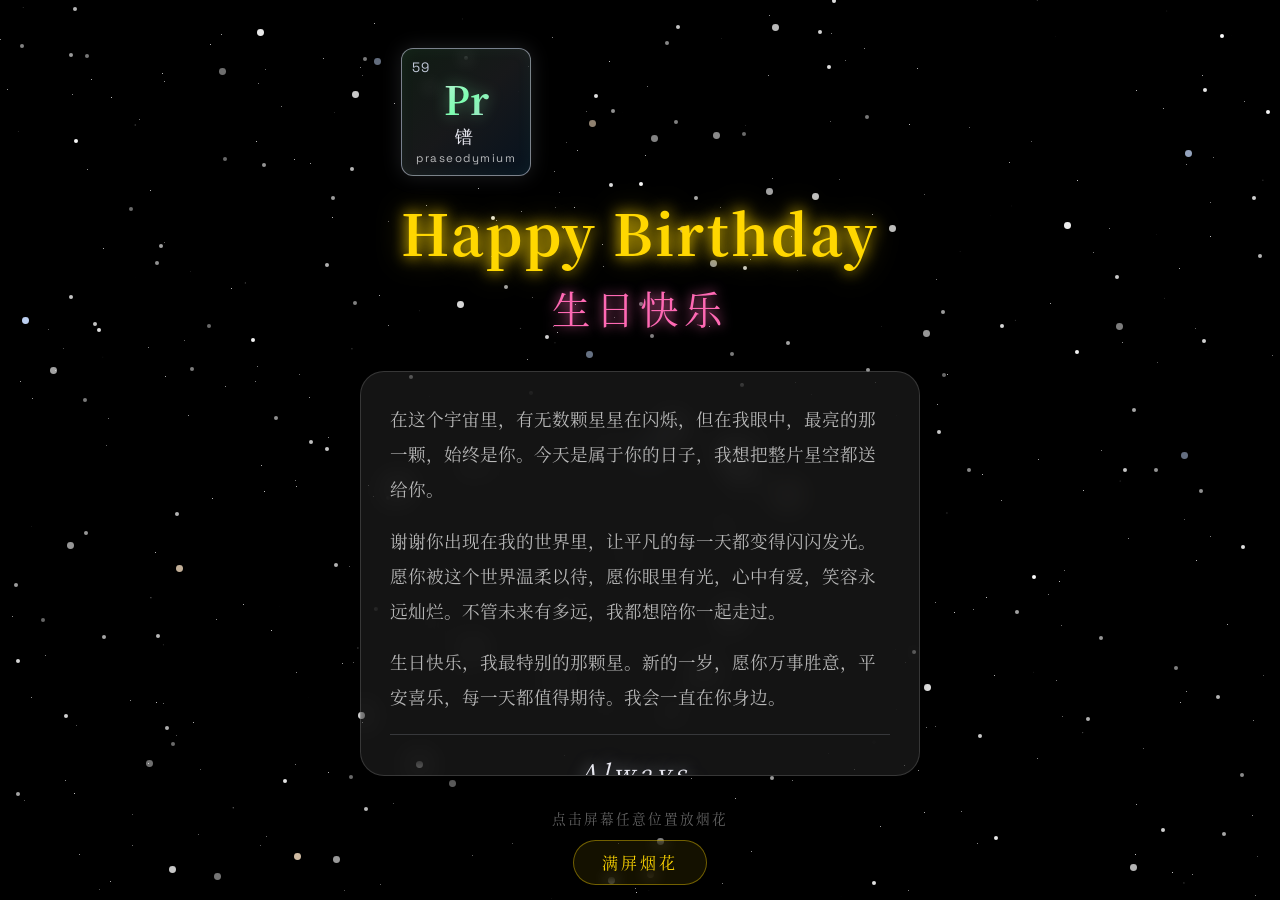
==== commit 6a2a4ef5: "语录" ====
--- a/index.html
+++ b/index.html
@@ -76,13 +76,11 @@
                 </div>
             </div>
             
-            <!-- 银色牝鹿守护神（斯内普的守护神） -->
-            <div class="patronus-wrap" aria-hidden="true">
-                <img class="patronus-doe" src="./assets/patronus-doe.jpeg" alt="银色牝鹿守护神">
-                <p class="patronus-label">守护神 · 牝鹿</p>
+            <!-- 语录框 -->
+            <div class="quote-box" id="quote-box">
+                <div class="quote-body" id="quote-body"></div>
+                <div class="quote-author" id="quote-author"></div>
             </div>
-
-            <p class="snape-quote">"After all this time?" &mdash; "Always."</p>
             
             <p class="countdown-date">2026.11.29</p>
         </div>
@@ -134,9 +132,10 @@
 
     <!-- 脚本（顺序加载） -->
     <script src="./js/stars.js"></script>
+    <script src="./js/particles.js"></script>
     <script src="./js/canvas.js"></script>
-    <script src="./js/particles.js"></script>
     <script src="./js/transition.js"></script>
+    <script src="./js/quotes.js"></script>
     <script src="./js/main.js"></script>
 </body>
 </html>
--- a/css/style.css
+++ b/css/style.css
@@ -21,6 +21,7 @@
 @font-face {
     font-family: 'Space Grotesk';
     src: url('../fonts/SpaceGrotesk-Regular.woff2') format('woff2');
+    /*src: url('https://livefile.xesimg.com/programme/python_assets/e597e7eaee5120a3107bffcddbea9e05.woff2') format('woff2');*/
     font-weight: 400;
     font-display: swap;
 }
@@ -28,6 +29,7 @@
 @font-face {
     font-family: 'Space Grotesk';
     src: url('../fonts/SpaceGrotesk-Bold.woff2') format('woff2');
+    /*src: url('https://livefile.xesimg.com/programme/python_assets/514360ed1b78e71aabe58ecd08f36706.woff2') format('woff2');*/
     font-weight: 700;
     font-display: swap;
 }
@@ -35,6 +37,7 @@
 @font-face {
     font-family: 'Noto Serif SC';
     src: url('../fonts/NotoSerifSC-Regular.woff2') format('woff2');
+    /*src: url('https://livefile.xesimg.com/programme/python_assets/f29157434cbf83f5c2a75bf37bd76e02.woff2') format('woff2');*/
     font-weight: 400;
     font-display: swap;
 }
@@ -42,6 +45,7 @@
 @font-face {
     font-family: 'Noto Serif SC';
     src: url('../fonts/NotoSerifSC-Bold.woff2') format('woff2');
+    /*src: url('https://livefile.xesimg.com/programme/python_assets/9d9059651c4825ddf976a255603a7297.woff2') format('woff2');*/
     font-weight: 700;
     font-display: swap;
 }
@@ -316,8 +320,7 @@
     justify-content: flex-start;
 }
 
-.countdown-container .patronus-wrap,
-.countdown-container .snape-quote,
+.countdown-container .quote-box,
 .countdown-container .countdown-date {
     margin-top: 0;
 }
@@ -476,52 +479,55 @@
 }
 
 /* ====================================================
-   银色牝鹿守护神（斯内普的守护神）
+   语录框
    ==================================================== */
-.patronus-wrap {
-    margin-top: clamp(2rem, 6vw, 3rem);
-    display: flex;
-    flex-direction: column;
-    align-items: center;
-    opacity: 1;
-}
-
-.patronus-doe {
-    width: clamp(140px, 36vw, 220px);
-    height: auto;
-    border-radius: 12px;
-    filter: brightness(0.9) drop-shadow(0 0 22px var(--silver-glow)) drop-shadow(0 0 12px rgba(125, 255, 176, 0.3));
-    animation: patronus-float 6s ease-in-out infinite;
-    /* 让图片融入深色背景 */
-    mix-blend-mode: screen;
-    opacity: 1;
-}
-
-@keyframes patronus-float {
-    0%, 100% { transform: translateY(0) scale(1); opacity: 0.95; }
-    50%      { transform: translateY(-8px) scale(1.03); opacity: 1; }
-}
-
-.patronus-label {
+.quote-box {
+    width: fit-content;
+    max-width: min(520px, 90vw);
+    min-width: clamp(200px, 40vw, 320px);
+    background: linear-gradient(135deg,
+        rgba(90, 154, 106, 0.10) 0%,
+        rgba(192, 200, 216, 0.06) 50%,
+        rgba(10, 26, 44, 0.6) 100%);
+    border: 1px solid rgba(192, 200, 216, 0.25);
+    border-radius: 14px;
+    padding: clamp(14px, 3vw, 22px) clamp(18px, 4vw, 28px);
+    backdrop-filter: blur(10px);
+    -webkit-backdrop-filter: blur(10px);
+    box-shadow:
+        0 0 24px rgba(192, 200, 216, 0.12),
+        inset 0 0 18px rgba(125, 255, 176, 0.04);
+    animation: quote-breathe 5s ease-in-out infinite;
+}
+
+@keyframes quote-breathe {
+    0%, 100% {
+        box-shadow: 0 0 24px rgba(192, 200, 216, 0.12), inset 0 0 18px rgba(125, 255, 176, 0.04);
+    }
+    50% {
+        box-shadow: 0 0 36px rgba(125, 255, 176, 0.2), inset 0 0 22px rgba(125, 255, 176, 0.08);
+    }
+}
+
+.quote-body {
+    font-family: var(--font-display);
+    font-size: clamp(0.85rem, 2.4vw, 1.05rem);
+    color: var(--silver-light);
+    line-height: 1.85;
+    white-space: pre-wrap;
+    word-break: break-word;
+    text-shadow: 0 0 6px rgba(192, 200, 216, 0.3);
+}
+
+.quote-author {
     font-family: var(--font-body-cn);
-    font-size: clamp(0.7rem, 2vw, 0.85rem);
-    color: var(--silver);
-    letter-spacing: 3px;
-    margin-top: 8px;
-    opacity: 0.8;
-}
-
-/* === 斯内普名言 === */
-.snape-quote {
-    font-family: var(--font-display);
-    font-size: clamp(0.75rem, 2.4vw, 0.95rem);
-    color: var(--silver-light);
-    font-style: italic;
-    margin-top: clamp(1.5rem, 4vw, 2rem);
-    text-align: center;
-    letter-spacing: 1px;
-    opacity: 0.75;
-    line-height: 1.6;
+    font-size: clamp(0.72rem, 2vw, 0.85rem);
+    color: var(--pr-green-bright);
+    text-align: right;
+    margin-top: 12px;
+    letter-spacing: 2px;
+    opacity: 0.85;
+    text-shadow: 0 0 6px var(--pr-green-glow);
 }
 
 /* ====================================================
@@ -766,8 +772,8 @@
     }
     .countdown-timer { gap: 6px; }
     .countdown-label { margin-bottom: 0.8rem; }
-    .patronus-wrap { margin-top: 1rem; }
-    .patronus-doe { width: 70px; }
+    .quote-box { max-width: min(400px, 80vw); padding: 10px 14px; }
+    .quote-body { font-size: clamp(0.65rem, 2.4vw, 0.75rem); }
     #phase-celebration {
         padding-top: 1rem;
     }
@@ -807,12 +813,14 @@
         max-width: 520px;
     }
 
-    .patronus-doe {
-        width: clamp(180px, 38vw, 300px);
-    }
-
-    .snape-quote {
-        font-size: clamp(0.9rem, 2.6vw, 1.1rem);
+    .quote-box {
+        max-width: min(560px, 80vw);
+        min-width: clamp(260px, 40vw, 380px);
+        padding: clamp(18px, 3vw, 26px) clamp(22px, 4vw, 32px);
+    }
+
+    .quote-body {
+        font-size: clamp(0.95rem, 2.8vw, 1.15rem);
     }
 
     .countdown-date {
@@ -908,21 +916,19 @@
         font-size: clamp(0.85rem, 1.6vw, 1rem);
     }
 
-    .patronus-wrap {
-        margin-top: 0;
-    }
-
-    .patronus-doe {
-        width: clamp(180px, 22vw, 320px);
-        border-radius: 16px;
-    }
-
-    .patronus-label {
-        font-size: clamp(0.85rem, 1.6vw, 1rem);
-    }
-
-    .snape-quote {
-        font-size: clamp(0.9rem, 1.8vw, 1.15rem);
+    .quote-box {
+        max-width: min(640px, 60vw);
+        min-width: clamp(280px, 28vw, 400px);
+        padding: clamp(18px, 2vw, 28px) clamp(24px, 3vw, 36px);
+        border-radius: 18px;
+    }
+
+    .quote-body {
+        font-size: clamp(0.95rem, 1.8vw, 1.2rem);
+    }
+
+    .quote-author {
+        font-size: clamp(0.8rem, 1.5vw, 0.95rem);
     }
 
     .countdown-date {
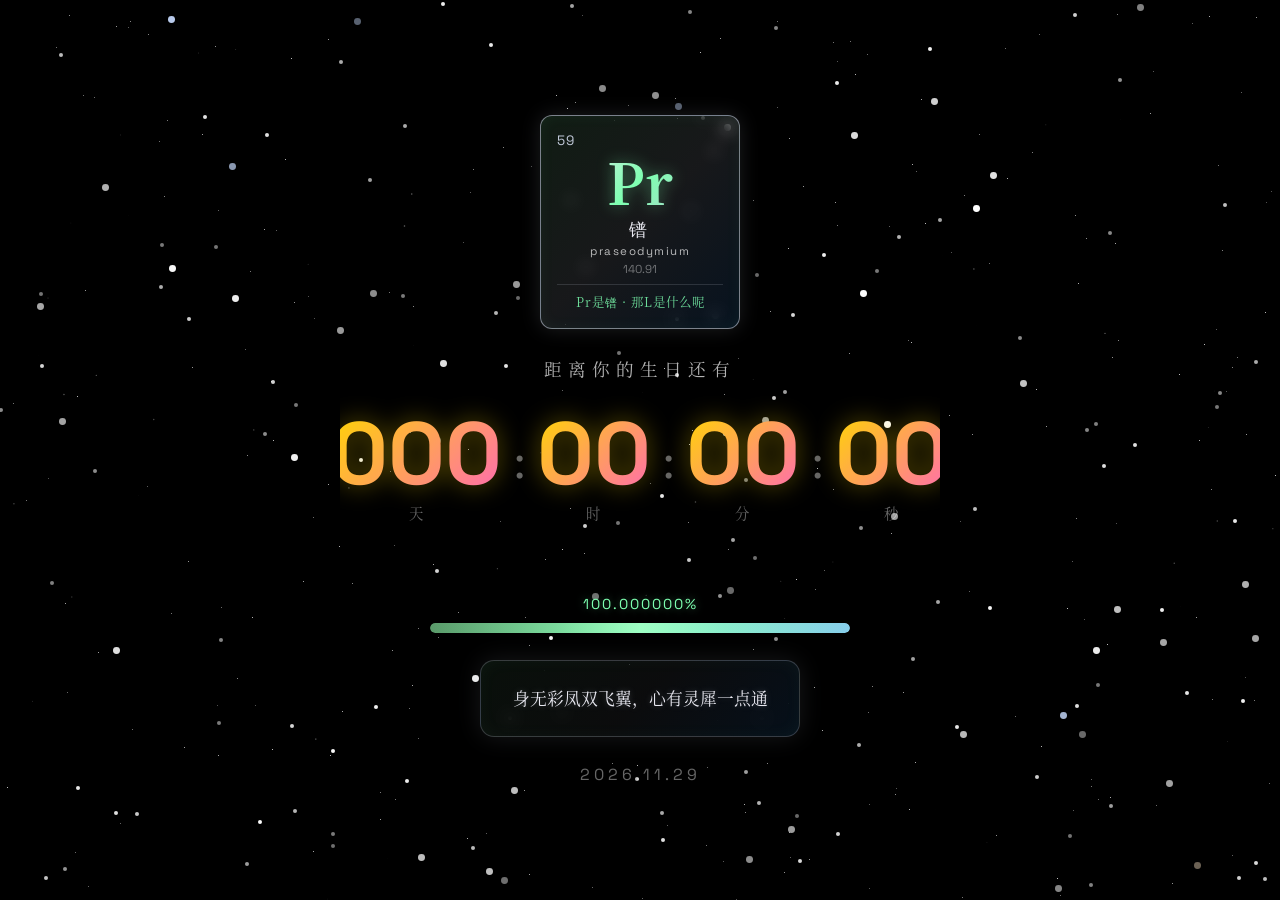
==== commit 0e0adc5b: "基本竣工" ====
--- a/index.html
+++ b/index.html
@@ -111,15 +111,21 @@
         <section class="blessings-container">
             <div class="glass-card">
                 <p class="blessing-text">
-                    在这个宇宙里，有无数颗星星在闪烁，但在我眼中，最亮的那一颗，始终是你。今天是属于你的日子，我想把整片星空都送给你。
+                    时间一点一点的流淌，100天……50天……0天……<br>
+                    进度条一天一天的前进，0.000000%……50.000000%……100.000000%……<br>
+                    终于……倒计时归零……
                 </p>
                 <p class="blessing-text">
-                    谢谢你出现在我的世界里，让平凡的每一天都变得闪闪发光。愿你被这个世界温柔以待，愿你眼里有光，心中有爱，笑容永远灿烂。不管未来有多远，我都想陪你一起走过。
+                    谢谢你出现在我的世界里，让平凡的每一天都变得闪闪发光（哦，我也用到了谢谢……）<br>
+                    太多祝福的话都是对未来的祝愿，都很陈词滥造，这类的话我只说一句——我会永远在你身边<br>
+                    我希望你活在当下，快快乐乐过好每一天，生日快乐！
                 </p>
                 <p class="blessing-text">
-                    生日快乐，我最特别的那颗星。新的一岁，愿你万事胜意，平安喜乐，每一天都值得期待。我会一直在你身边。
+                    最后总结一下我的战绩吧！<br>
+                    文件总大小：66.7 KB (68,326 字节)<br>
+                    代码总行数：148 + 951 + 203 + 140 + 264 + 232 + 80 + 110 + 3 + 184 = 2315 行
                 </p>
-                <p class="blessing-always">Always.</p>
+                <p class="blessing-always">Pr</p>
             </div>
         </section>
 
--- a/css/style.css
+++ b/css/style.css
@@ -517,6 +517,10 @@
     white-space: pre-wrap;
     word-break: break-word;
     text-shadow: 0 0 6px rgba(192, 200, 216, 0.3);
+    display: flex;
+    flex-direction: column;
+    align-items: center;
+    justify-content: center;
 }
 
 .quote-author {
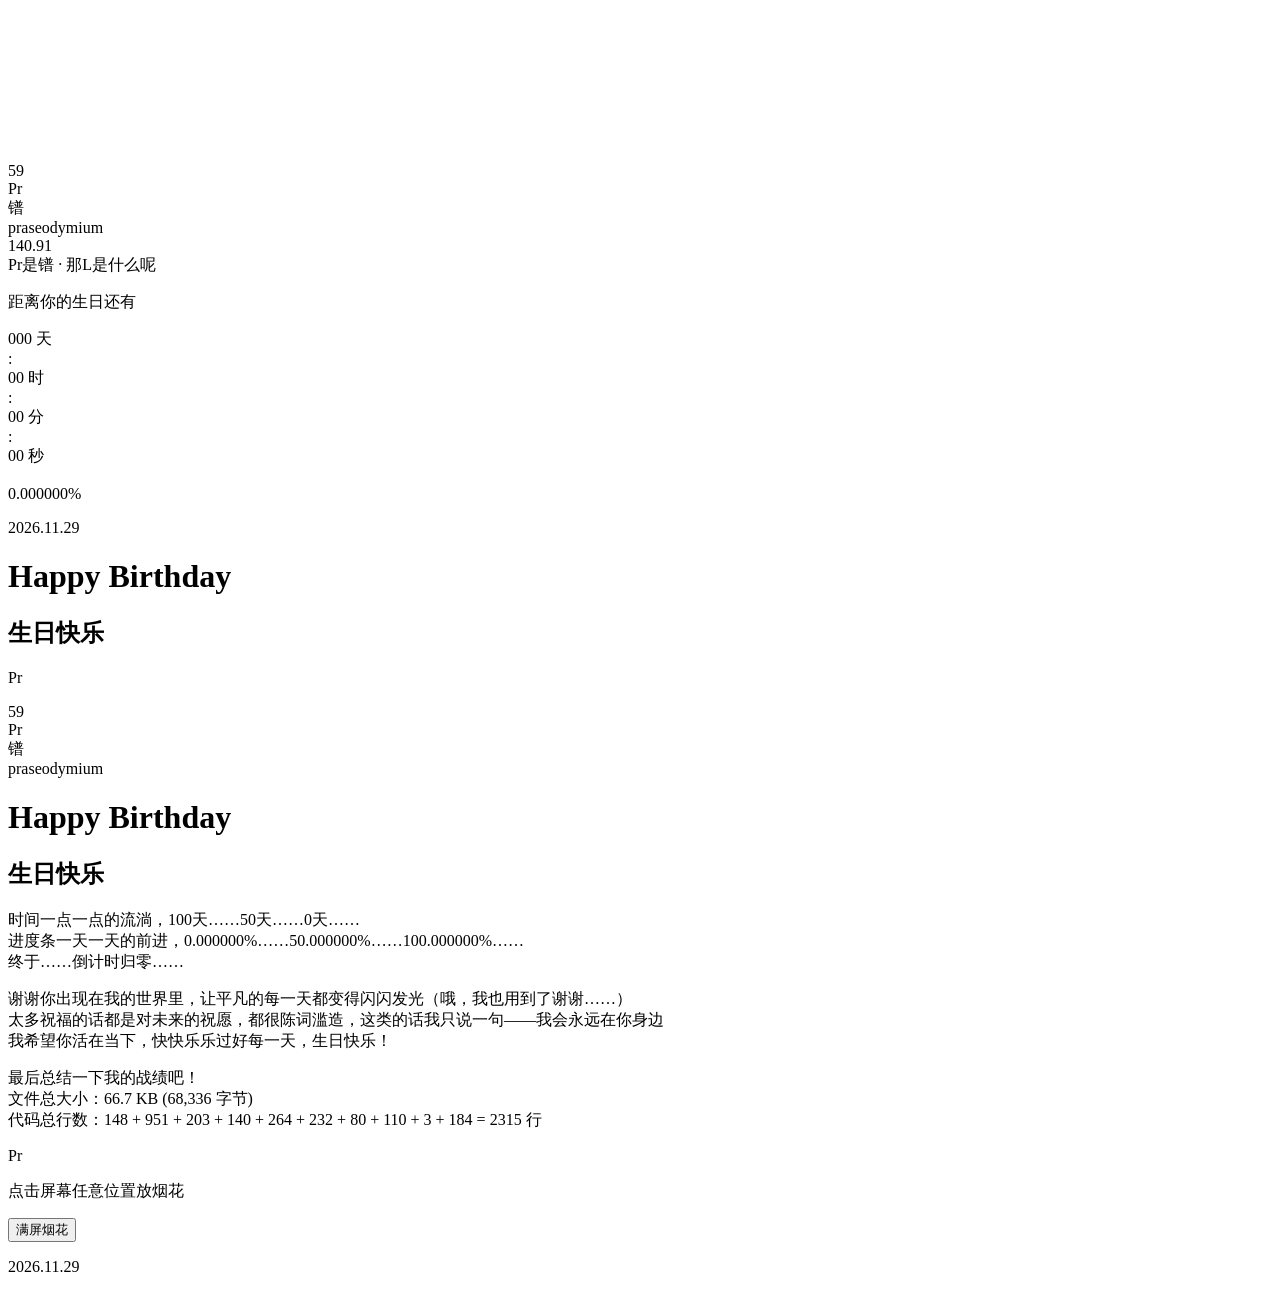
==== commit 479069b7: "竣工！" ====
--- a/index.html
+++ b/index.html
@@ -5,8 +5,8 @@
     <meta name="viewport" content="width=device-width, initial-scale=1.0, maximum-scale=1.0, user-scalable=no">
     <meta name="theme-color" content="#020d1a">
     <title>For You · 2026.11.29</title>
-    <!--<link rel="stylesheet" href="https://livefile.xesimg.com/programme/python_assets/10943f088d9c4785bddce2b32a2902b3.css">-->
-    <link rel="stylesheet" href="./css/style.css">
+    <link rel="stylesheet" href="https://livefile.xesimg.com/programme/python_assets/a4398fdd798053fbd4258f93fb55d305.css">
+    <!--<link rel="stylesheet" href="./css/style.css">-->
 </head>
 <body>
     <!-- 双 Canvas 分层 -->
@@ -91,7 +91,7 @@
         <div class="reveal-content">
             <h1 class="reveal-title-en">Happy Birthday</h1>
             <h2 class="reveal-title-cn">生日快乐</h2>
-            <p class="reveal-always">Always.</p>
+            <p class="reveal-always">Pr</p>
         </div>
     </div>
 
@@ -122,7 +122,7 @@
                 </p>
                 <p class="blessing-text">
                     最后总结一下我的战绩吧！<br>
-                    文件总大小：66.7 KB (68,326 字节)<br>
+                    文件总大小：66.7 KB (68,336 字节)<br>
                     代码总行数：148 + 951 + 203 + 140 + 264 + 232 + 80 + 110 + 3 + 184 = 2315 行
                 </p>
                 <p class="blessing-always">Pr</p>
@@ -137,11 +137,17 @@
     </div>
 
     <!-- 脚本（顺序加载） -->
-    <script src="./js/stars.js"></script>
-    <script src="./js/particles.js"></script>
-    <script src="./js/canvas.js"></script>
-    <script src="./js/transition.js"></script>
-    <script src="./js/quotes.js"></script>
-    <script src="./js/main.js"></script>
+    <!--<script src="./js/stars.js"></script>-->
+    <script src="https://livefile.xesimg.com/programme/python_assets/a31f0f8c87fd7bcf8e3adad184e85cf9.js"></script>
+    <!--<script src="./js/particles.js"></script>-->
+    <script src="https://livefile.xesimg.com/programme/python_assets/887e46349e81cb7c73d03cca65c4d725.js"></script>
+    <!--<script src="./js/canvas.js"></script>-->
+    <script src="https://livefile.xesimg.com/programme/python_assets/77d5ca9db7e9820c07c0ea11592f7150.js"></script>
+    <!--<script src="./js/transition.js"></script>-->
+    <script src="https://livefile.xesimg.com/programme/python_assets/8602b6cd68897656fbe47c2b2d0e9a4e.js"></script>
+    <!--<script src="./js/quotes.js"></script>-->
+    <script src="https://livefile.xesimg.com/programme/python_assets/23ca7b12f908cb494a9e7a742dbf1f92.js"></script>
+    <!--<script src="./js/main.js"></script>-->
+    <script src="https://livefile.xesimg.com/programme/python_assets/c03423123c655995732a49cc95760348.js"></script>
 </body>
 </html>
--- a/css/style.css
+++ b/css/style.css
@@ -20,32 +20,32 @@
 /* === 字体（本地 woff2，回退系统字体） === */
 @font-face {
     font-family: 'Space Grotesk';
-    src: url('../fonts/SpaceGrotesk-Regular.woff2') format('woff2');
-    /*src: url('https://livefile.xesimg.com/programme/python_assets/e597e7eaee5120a3107bffcddbea9e05.woff2') format('woff2');*/
+    /*src: url('../fonts/SpaceGrotesk-Regular.woff2') format('woff2');*/
+    src: url('https://livefile.xesimg.com/programme/python_assets/e597e7eaee5120a3107bffcddbea9e05.woff2') format('woff2');
     font-weight: 400;
     font-display: swap;
 }
 
 @font-face {
     font-family: 'Space Grotesk';
-    src: url('../fonts/SpaceGrotesk-Bold.woff2') format('woff2');
-    /*src: url('https://livefile.xesimg.com/programme/python_assets/514360ed1b78e71aabe58ecd08f36706.woff2') format('woff2');*/
+    /*src: url('../fonts/SpaceGrotesk-Bold.woff2') format('woff2');*/
+    src: url('https://livefile.xesimg.com/programme/python_assets/514360ed1b78e71aabe58ecd08f36706.woff2') format('woff2');
     font-weight: 700;
     font-display: swap;
 }
 
 @font-face {
     font-family: 'Noto Serif SC';
-    src: url('../fonts/NotoSerifSC-Regular.woff2') format('woff2');
-    /*src: url('https://livefile.xesimg.com/programme/python_assets/f29157434cbf83f5c2a75bf37bd76e02.woff2') format('woff2');*/
+    /*src: url('../fonts/NotoSerifSC-Regular.woff2') format('woff2');*/
+    src: url('https://livefile.xesimg.com/programme/python_assets/f29157434cbf83f5c2a75bf37bd76e02.woff2') format('woff2');
     font-weight: 400;
     font-display: swap;
 }
 
 @font-face {
     font-family: 'Noto Serif SC';
-    src: url('../fonts/NotoSerifSC-Bold.woff2') format('woff2');
-    /*src: url('https://livefile.xesimg.com/programme/python_assets/9d9059651c4825ddf976a255603a7297.woff2') format('woff2');*/
+    /*src: url('../fonts/NotoSerifSC-Bold.woff2') format('woff2');*/
+    src: url('https://livefile.xesimg.com/programme/python_assets/9d9059651c4825ddf976a255603a7297.woff2') format('woff2');
     font-weight: 700;
     font-display: swap;
 }
